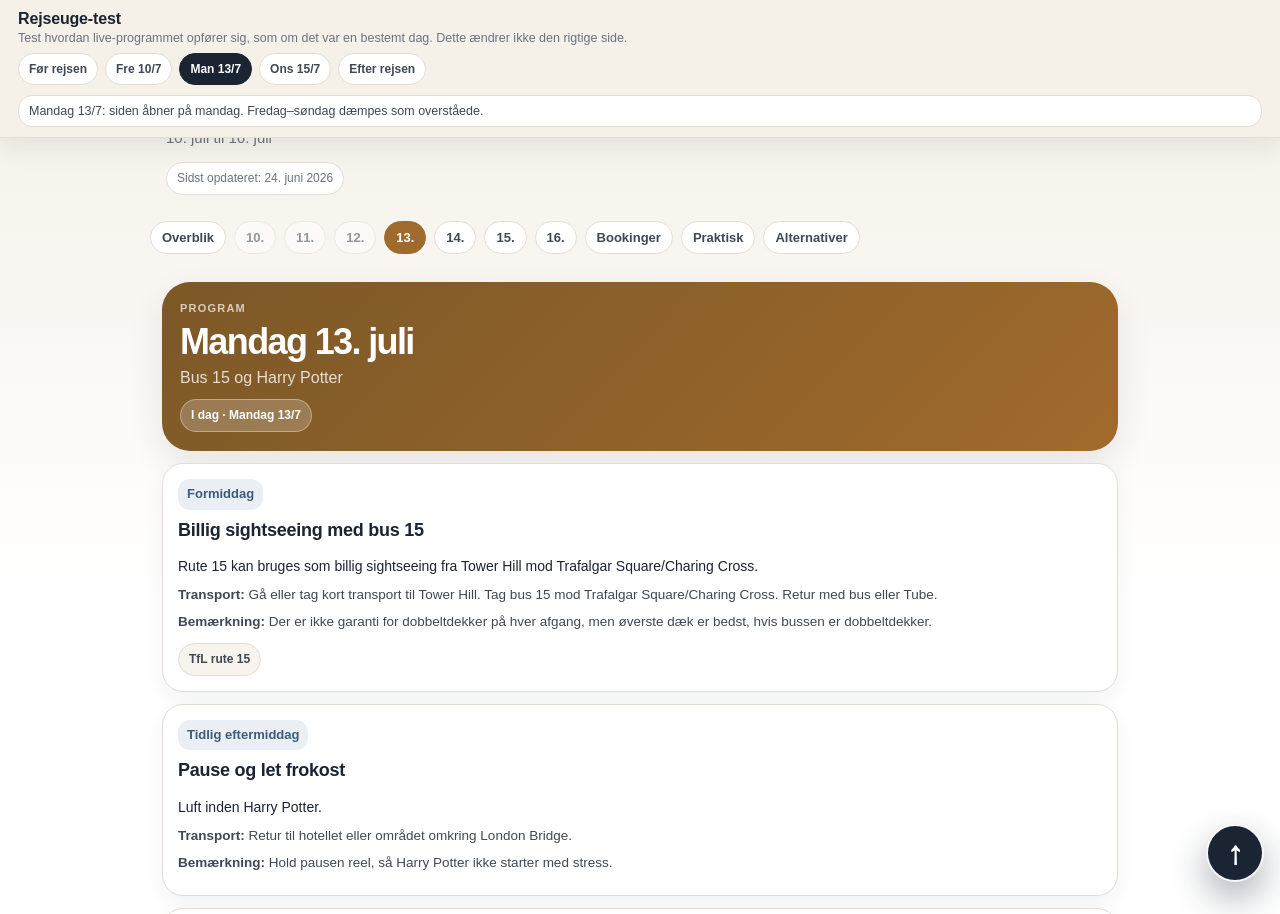
==== rejseuge-test.html @ 81617996 "Add travel week test page" ====
<!doctype html>
<html lang="da">
<head>
<meta charset="utf-8">
<meta name="viewport" content="width=device-width, initial-scale=1">
<title>Rejseuge-test · London program</title>
<style>
:root{--ink:#1A2433;--muted:#6B7280;--line:#E5DDD2;--paper:#F5F0E8;--accent:#A06A2C}
*{box-sizing:border-box}
body{margin:0;font-family:-apple-system,BlinkMacSystemFont,"Segoe UI",Arial,sans-serif;background:var(--paper);color:var(--ink)}
.testbar{position:sticky;top:0;z-index:50;background:rgba(245,240,232,.98);border-bottom:1px solid var(--line);padding:10px 12px;box-shadow:0 10px 24px rgba(26,36,51,.08)}
.testbar h1{font-size:16px;margin:0 0 3px;letter-spacing:-.01em}.testbar p{margin:0 0 8px;color:var(--muted);font-size:12.5px}.chips{display:flex;gap:7px;overflow-x:auto;padding-bottom:2px}.chips button{border:1px solid var(--line);background:#fff;border-radius:999px;padding:8px 10px;font-size:12px;font-weight:800;color:#3F4854;white-space:nowrap}.chips button.active{background:var(--ink);color:#fff;border-color:var(--ink)}
.status{margin-top:8px;font-size:12.5px;color:#3F4854;background:#fff;border:1px solid var(--line);border-radius:14px;padding:8px 10px}.framewrap{height:calc(100vh - 132px);background:#fff}.framewrap iframe{width:100%;height:100%;border:0;display:block;background:#fff}@media(min-width:700px){.testbar{padding-left:18px;padding-right:18px}.framewrap{height:calc(100vh - 124px)}}
</style>
</head>
<body>
<div class="testbar">
  <h1>Rejseuge-test</h1>
  <p>Test hvordan live-programmet opfører sig, som om det var en bestemt dag. Dette ændrer ikke den rigtige side.</p>
  <div class="chips">
    <button data-mode="pre">Før rejsen</button>
    <button data-mode="d10">Fre 10/7</button>
    <button data-mode="d13">Man 13/7</button>
    <button data-mode="d15">Ons 15/7</button>
    <button data-mode="post">Efter rejsen</button>
  </div>
  <div class="status" id="status">Indlæser testside…</div>
</div>
<div class="framewrap"><iframe id="program" src="./index.html?v=travel-test"></iframe></div>
<script>
const dayMeta = [
  {id:'d10', label:'Fredag 10/7', date:'2026-07-10'},
  {id:'d11', label:'Lørdag 11/7', date:'2026-07-11'},
  {id:'d12', label:'Søndag 12/7', date:'2026-07-12'},
  {id:'d13', label:'Mandag 13/7', date:'2026-07-13'},
  {id:'d14', label:'Tirsdag 14/7', date:'2026-07-14'},
  {id:'d15', label:'Onsdag 15/7', date:'2026-07-15'},
  {id:'d16', label:'Torsdag 16/7', date:'2026-07-16'}
];
const simDates = {pre:'2026-07-09', d10:'2026-07-10', d13:'2026-07-13', d15:'2026-07-15', post:'2026-07-17'};
const descriptions = {
  pre:'Før rejsen: siden åbner på Overblik. Ingen dage dæmpes endnu.',
  d10:'Fredag 10/7: siden åbner på fredag. Fredag markeres som I dag.',
  d13:'Mandag 13/7: siden åbner på mandag. Fredag–søndag dæmpes som overståede.',
  d15:'Onsdag 15/7: siden åbner på onsdag. Tidligere dage dæmpes, onsdag markeres som I dag.',
  post:'Efter rejsen: siden åbner på Overblik, og alle rejsedage dæmpes som overståede.'
};
const iframe = document.getElementById('program');
const statusEl = document.getElementById('status');
let currentMode = 'd13';
function cmp(a,b){ return new Date(a+'T12:00:00') - new Date(b+'T12:00:00'); }
function injectStyles(doc){
  if(doc.getElementById('travel-test-style')) return;
  const style = doc.createElement('style');
  style.id = 'travel-test-style';
  style.textContent = `
    .overview-card.is-past{opacity:.50;filter:saturate(.55);background:#f8f5ef!important;}
    .overview-card.is-today{outline:3px solid #A06A2C;box-shadow:0 0 0 6px rgba(160,106,44,.14),0 10px 26px rgba(26,36,51,.10)!important;background:#fffaf2!important;}
    .nav button.today-nav{background:#A06A2C!important;color:#fff!important;border-color:#A06A2C!important;}
    .nav button.past-nav{opacity:.55;}
    .travel-state{display:inline-flex;align-items:center;border-radius:999px;padding:6px 9px;font-size:11px;font-weight:900;margin-left:6px;background:#f8ecd9;color:#A06A2C;}
    .travel-state.past{background:#eee9df;color:#6B7280;}
    .travel-ribbon{display:inline-flex;margin-top:10px;border-radius:999px;padding:7px 10px;font-size:12px;font-weight:900;background:rgba(255,255,255,.20);color:#fff;border:1px solid rgba(255,255,255,.35);}
  `;
  doc.head.appendChild(style);
}
function resetMarkers(doc){
  doc.querySelectorAll('.is-past,.is-today,.past-nav,.today-nav').forEach(el=>el.classList.remove('is-past','is-today','past-nav','today-nav'));
  doc.querySelectorAll('.travel-state,.travel-ribbon').forEach(el=>el.remove());
}
function idFromOverviewCard(card){
  const oc = card.getAttribute('onclick') || '';
  const m = oc.match(/show\('([^']+)'\)/);
  return m ? m[1] : null;
}
function addBadge(doc, card, text, cls){
  const line = card.querySelector('.badgeline') || card;
  const s = doc.createElement('span');
  s.className = 'travel-state ' + (cls || '');
  s.textContent = text;
  line.appendChild(s);
}
function addRibbon(doc, id, text){
  const hero = doc.querySelector('#'+id+' .day-hero');
  if(!hero) return;
  const r = doc.createElement('div');
  r.className = 'travel-ribbon';
  r.textContent = text;
  hero.appendChild(r);
}
function applyMode(mode){
  currentMode = mode;
  document.querySelectorAll('.chips button').forEach(b=>b.classList.toggle('active', b.dataset.mode===mode));
  statusEl.textContent = descriptions[mode] || '';
  const doc = iframe.contentDocument;
  const win = iframe.contentWindow;
  if(!doc || !win) return;
  injectStyles(doc);
  resetMarkers(doc);
  const simDate = simDates[mode];
  let today = dayMeta.find(d=>d.date===simDate);
  const beforeTrip = cmp(simDate, dayMeta[0].date) < 0;
  const afterTrip = cmp(simDate, dayMeta[dayMeta.length-1].date) > 0;
  doc.querySelectorAll('.overview-card').forEach(card=>{
    const id = idFromOverviewCard(card);
    const day = dayMeta.find(d=>d.id===id);
    if(!day) return;
    if(today && id === today.id){ card.classList.add('is-today'); addBadge(doc, card, 'I dag', 'today'); }
    else if(!beforeTrip && cmp(day.date, simDate) < 0){ card.classList.add('is-past'); addBadge(doc, card, 'Gået', 'past'); }
    else if(afterTrip){ card.classList.add('is-past'); addBadge(doc, card, 'Gået', 'past'); }
  });
  doc.querySelectorAll('.nav button').forEach(btn=>{
    const id = btn.dataset.id;
    const day = dayMeta.find(d=>d.id===id);
    if(!day) return;
    if(today && id===today.id) btn.classList.add('today-nav');
    else if(!beforeTrip && cmp(day.date, simDate) < 0) btn.classList.add('past-nav');
    else if(afterTrip) btn.classList.add('past-nav');
  });
  if(today){ addRibbon(doc, today.id, 'I dag · '+today.label); win.show(today.id); }
  else { win.show('overblik'); }
}
iframe.addEventListener('load',()=>setTimeout(()=>applyMode(currentMode),250));
document.querySelectorAll('.chips button').forEach(btn=>btn.addEventListener('click',()=>applyMode(btn.dataset.mode)));
</script>
</body>
</html>
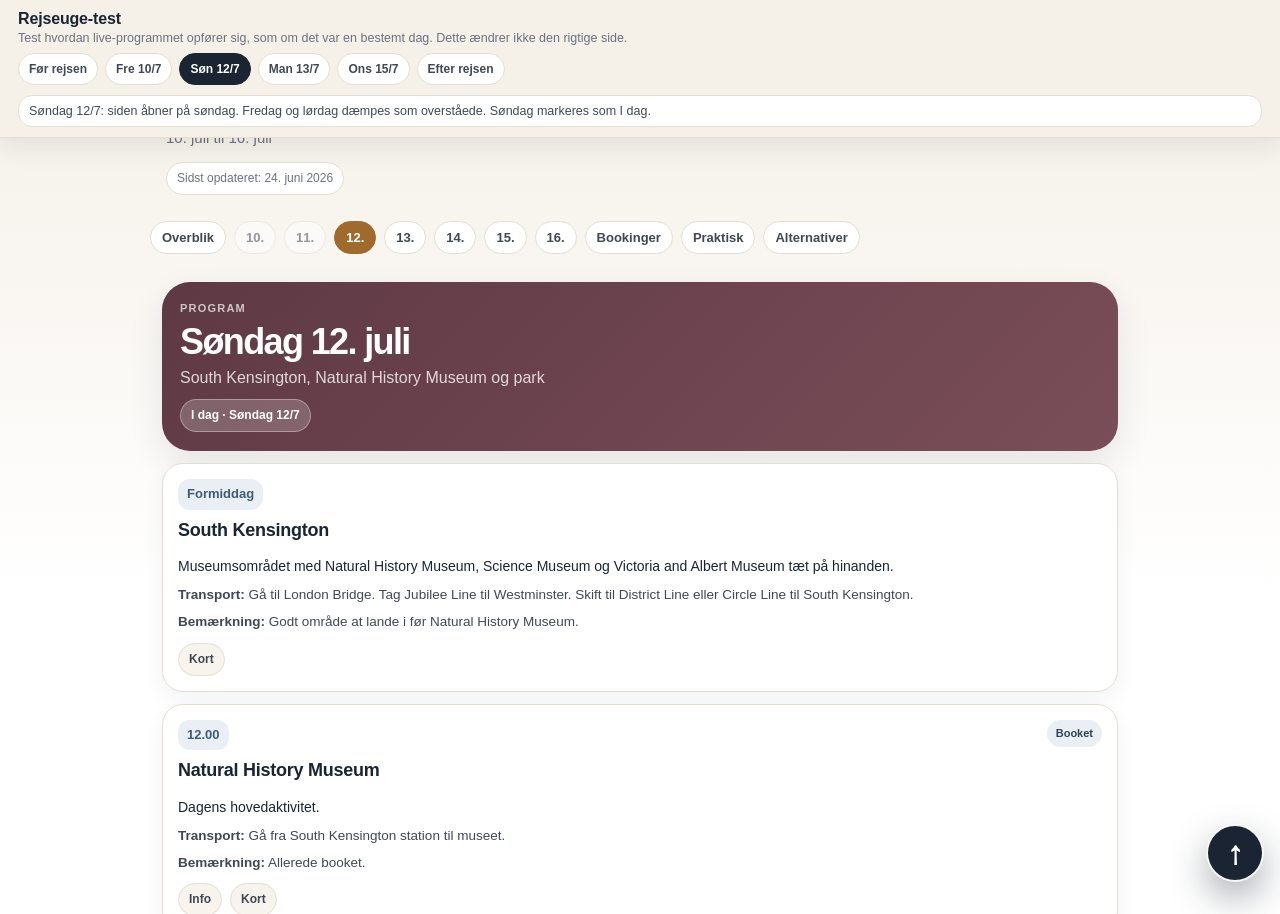
==== commit 8ded5822: "Add 12 July travel week test state" ====
--- a/rejseuge-test.html
+++ b/rejseuge-test.html
@@ -20,13 +20,14 @@
   <div class="chips">
     <button data-mode="pre">Før rejsen</button>
     <button data-mode="d10">Fre 10/7</button>
+    <button data-mode="d12">Søn 12/7</button>
     <button data-mode="d13">Man 13/7</button>
     <button data-mode="d15">Ons 15/7</button>
     <button data-mode="post">Efter rejsen</button>
   </div>
   <div class="status" id="status">Indlæser testside…</div>
 </div>
-<div class="framewrap"><iframe id="program" src="./index.html?v=travel-test"></iframe></div>
+<div class="framewrap"><iframe id="program" src="./index.html?v=travel-test-12"></iframe></div>
 <script>
 const dayMeta = [
   {id:'d10', label:'Fredag 10/7', date:'2026-07-10'},
@@ -37,17 +38,18 @@
   {id:'d15', label:'Onsdag 15/7', date:'2026-07-15'},
   {id:'d16', label:'Torsdag 16/7', date:'2026-07-16'}
 ];
-const simDates = {pre:'2026-07-09', d10:'2026-07-10', d13:'2026-07-13', d15:'2026-07-15', post:'2026-07-17'};
+const simDates = {pre:'2026-07-09', d10:'2026-07-10', d12:'2026-07-12', d13:'2026-07-13', d15:'2026-07-15', post:'2026-07-17'};
 const descriptions = {
-  pre:'Før rejsen: siden åbner på Overblik. Ingen dage dæmpes endnu.',
+  pre:'Før rejsen: siden åbner på Overblik. Ingen dage dæmpes. Ingen I dag-markering.',
   d10:'Fredag 10/7: siden åbner på fredag. Fredag markeres som I dag.',
+  d12:'Søndag 12/7: siden åbner på søndag. Fredag og lørdag dæmpes som overståede. Søndag markeres som I dag.',
   d13:'Mandag 13/7: siden åbner på mandag. Fredag–søndag dæmpes som overståede.',
   d15:'Onsdag 15/7: siden åbner på onsdag. Tidligere dage dæmpes, onsdag markeres som I dag.',
-  post:'Efter rejsen: siden åbner på Overblik, og alle rejsedage dæmpes som overståede.'
+  post:'Efter rejsen: siden åbner på Overblik igen. Ingen dæmpning. Ingen I dag-markering.'
 };
 const iframe = document.getElementById('program');
 const statusEl = document.getElementById('status');
-let currentMode = 'd13';
+let currentMode = 'd12';
 function cmp(a,b){ return new Date(a+'T12:00:00') - new Date(b+'T12:00:00'); }
 function injectStyles(doc){
   if(doc.getElementById('travel-test-style')) return;
@@ -98,7 +100,7 @@
   injectStyles(doc);
   resetMarkers(doc);
   const simDate = simDates[mode];
-  let today = dayMeta.find(d=>d.date===simDate);
+  const today = dayMeta.find(d=>d.date===simDate);
   const beforeTrip = cmp(simDate, dayMeta[0].date) < 0;
   const afterTrip = cmp(simDate, dayMeta[dayMeta.length-1].date) > 0;
   doc.querySelectorAll('.overview-card').forEach(card=>{
@@ -106,16 +108,14 @@
     const day = dayMeta.find(d=>d.id===id);
     if(!day) return;
     if(today && id === today.id){ card.classList.add('is-today'); addBadge(doc, card, 'I dag', 'today'); }
-    else if(!beforeTrip && cmp(day.date, simDate) < 0){ card.classList.add('is-past'); addBadge(doc, card, 'Gået', 'past'); }
-    else if(afterTrip){ card.classList.add('is-past'); addBadge(doc, card, 'Gået', 'past'); }
+    else if(!beforeTrip && !afterTrip && cmp(day.date, simDate) < 0){ card.classList.add('is-past'); addBadge(doc, card, 'Gået', 'past'); }
   });
   doc.querySelectorAll('.nav button').forEach(btn=>{
     const id = btn.dataset.id;
     const day = dayMeta.find(d=>d.id===id);
     if(!day) return;
     if(today && id===today.id) btn.classList.add('today-nav');
-    else if(!beforeTrip && cmp(day.date, simDate) < 0) btn.classList.add('past-nav');
-    else if(afterTrip) btn.classList.add('past-nav');
+    else if(!beforeTrip && !afterTrip && cmp(day.date, simDate) < 0) btn.classList.add('past-nav');
   });
   if(today){ addRibbon(doc, today.id, 'I dag · '+today.label); win.show(today.id); }
   else { win.show('overblik'); }
